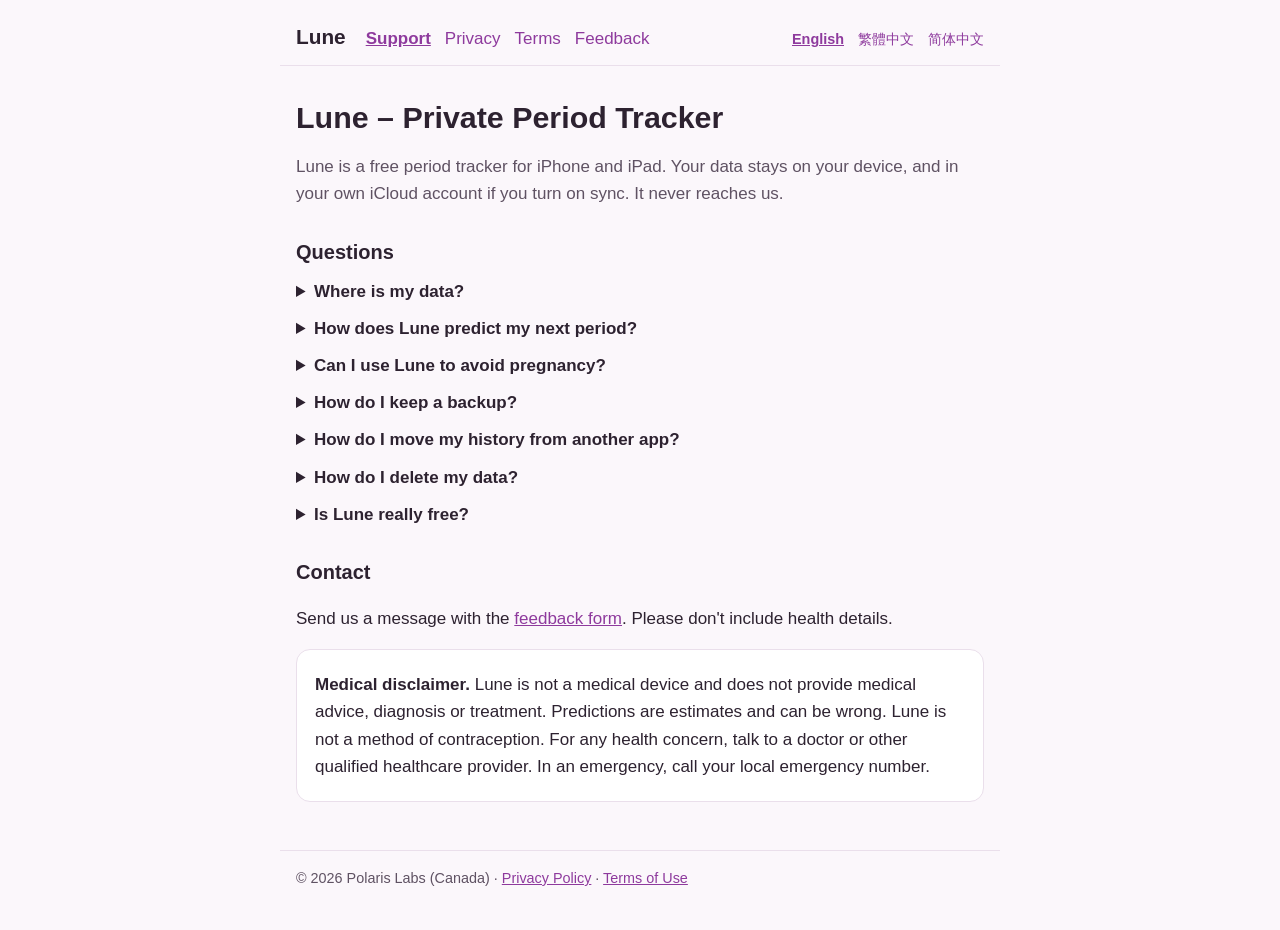
==== index.html @ 9c9223b4 "Lune support site: English pages, styles, feedback form holder, checks Co-Authored-By: Claude Sonnet" ====
<!DOCTYPE html>
<html lang="en">
<head>
  <meta charset="utf-8" />
  <meta name="viewport" content="width=device-width, initial-scale=1" />
  <meta http-equiv="Content-Security-Policy" content="default-src 'none'; style-src 'self'; img-src 'self'; base-uri 'none'; form-action 'none'" />
  <meta name="referrer" content="no-referrer" />
  <meta name="description" content="Help for Lune, the private period tracker for iPhone and iPad by Polaris Labs." />
  <title>Lune – Support</title>
  <link rel="stylesheet" href="styles.css" />
</head>
<body>
  <header class="site-header">
    <a class="brand" href="./">Lune</a>
    <nav aria-label="Main">
      <a href="./" aria-current="page">Support</a>
      <a href="privacy/">Privacy</a>
      <a href="terms/">Terms</a>
      <a href="feedback/">Feedback</a>
    </nav>
    <nav class="languages" aria-label="Language">
      <a href="./" lang="en" hreflang="en" aria-current="true">English</a>
      <a href="zh-hant/" lang="zh-Hant" hreflang="zh-Hant">繁體中文</a>
      <a href="zh-hans/" lang="zh-Hans" hreflang="zh-Hans">简体中文</a>
    </nav>
  </header>
  <main>
    <h1>Lune – Private Period Tracker</h1>
    <p class="lead">Lune is a free period tracker for iPhone and iPad. Your data stays on your device, and in your own iCloud account if you turn on sync. It never reaches us.</p>

    <h2>Questions</h2>
    <details>
      <summary>Where is my data?</summary>
      <p>On your device. If you turn on iCloud sync, it's also in your own iCloud account, end-to-end encrypted so that only your devices can read it. Polaris Labs runs no servers and never receives your data. See the <a href="privacy/">Privacy Policy</a>.</p>
    </details>
    <details>
      <summary>How does Lune predict my next period?</summary>
      <p>Lune uses the median of your recent cycles and shows a likely range, not a single day, so a few very long cycles don't skew the estimate. In the app, open Settings → How predictions work.</p>
    </details>
    <details>
      <summary>Can I use Lune to avoid pregnancy?</summary>
      <p>No. Lune is not a method of contraception. Pregnancy is possible on any day of your cycle, and no day in Lune is a safe day. To prevent pregnancy, use a reliable method of contraception every time.</p>
    </details>
    <details>
      <summary>How do I keep a backup?</summary>
      <p>Turn on iCloud sync in Settings, or export a CSV file in Settings → Import &amp; export and keep it somewhere you trust. We can't recover your data for you: we never have a copy.</p>
    </details>
    <details>
      <summary>How do I move my history from another app?</summary>
      <p>Settings → Import &amp; export → Import a CSV file. You choose the date and flow columns and see what will be added before anything is saved. You can also import from Apple Health in Settings → Apple Health.</p>
    </details>
    <details>
      <summary>How do I delete my data?</summary>
      <p>Settings → Erase data. "This device" deletes everything Lune stores on this device; "Everywhere" also deletes your Lune data in iCloud and what Lune saved to Apple Health.</p>
    </details>
    <details>
      <summary>Is Lune really free?</summary>
      <p>Yes. No ads, no tracking, no subscriptions, and nothing is locked. If you'd like to support Lune, you can buy us a coffee in Settings. It doesn't unlock anything.</p>
    </details>

    <h2>Contact</h2>
    <p>Send us a message with the <a href="feedback/">feedback form</a>. Please don't include health details.</p>

    <div class="card">
      <p><strong>Medical disclaimer.</strong> Lune is not a medical device and does not provide medical advice, diagnosis or treatment. Predictions are estimates and can be wrong. Lune is not a method of contraception. For any health concern, talk to a doctor or other qualified healthcare provider. In an emergency, call your local emergency number.</p>
    </div>
  </main>
  <footer class="site-footer">© 2026 Polaris Labs (Canada) · <a href="privacy/">Privacy Policy</a> · <a href="terms/">Terms of Use</a></footer>
</body>
</html>
---- styles.css ----
/* Lune support site. System fonts only: no web fonts, no external requests. */
:root {
  --surface: #fbf7fb;
  --raised: #ffffff;
  --text: #2d2230;
  --text-secondary: #5f5263;
  --accent: #8e3a9d;
  --border: #eadfeb;
  --notice: #fff6e0;
  --notice-border: #e9c46a;
  color-scheme: light dark;
}

@media (prefers-color-scheme: dark) {
  :root {
    --surface: #17121a;
    --raised: #221b26;
    --text: #f3ecf5;
    --text-secondary: #bfb2c4;
    --accent: #d596e2;
    --border: #3a2f3f;
    --notice: #3a3020;
    --notice-border: #a8883a;
  }
}

* { box-sizing: border-box; }

body {
  margin: 0;
  background: var(--surface);
  color: var(--text);
  font: 17px/1.6 -apple-system, BlinkMacSystemFont, "Segoe UI", "PingFang TC", "PingFang SC",
    "Hiragino Sans", "Noto Sans CJK TC", "Noto Sans CJK SC", "Microsoft JhengHei", "Microsoft YaHei", sans-serif;
  -webkit-text-size-adjust: 100%;
}

a { color: var(--accent); }

.site-header, main, .site-footer {
  max-width: 720px;
  margin: 0 auto;
  padding: 0 16px;
}

.site-header {
  display: flex;
  flex-wrap: wrap;
  align-items: baseline;
  gap: 8px 20px;
  padding-top: 20px;
  padding-bottom: 12px;
  border-bottom: 1px solid var(--border);
}

.brand {
  font-weight: 700;
  font-size: 1.3rem;
  color: var(--text);
  text-decoration: none;
}

.site-header nav { display: flex; flex-wrap: wrap; gap: 4px 14px; }
.site-header nav a { text-decoration: none; }
.site-header nav a[aria-current] { font-weight: 600; text-decoration: underline; }
.languages { margin-left: auto; font-size: 0.9rem; }

main { padding-top: 8px; padding-bottom: 32px; }
h1 { font-size: 1.9rem; line-height: 1.25; margin: 24px 0 8px; }
h2 { font-size: 1.25rem; margin: 28px 0 8px; }
.updated, .lead { color: var(--text-secondary); }

.card {
  background: var(--raised);
  border: 1px solid var(--border);
  border-radius: 14px;
  padding: 4px 18px;
  margin: 16px 0;
}

.draft-notice, .no-health-details, .form-pending {
  background: var(--notice);
  border: 1px solid var(--notice-border);
  border-radius: 12px;
  padding: 12px 16px;
  margin: 16px 0;
}

details { margin: 10px 0; }
summary { cursor: pointer; font-weight: 600; }

#feedback-form iframe { display: block; width: 100%; border: 0; min-height: 520px; }

.site-footer {
  padding-top: 16px;
  padding-bottom: 40px;
  border-top: 1px solid var(--border);
  color: var(--text-secondary);
  font-size: 0.9rem;
}
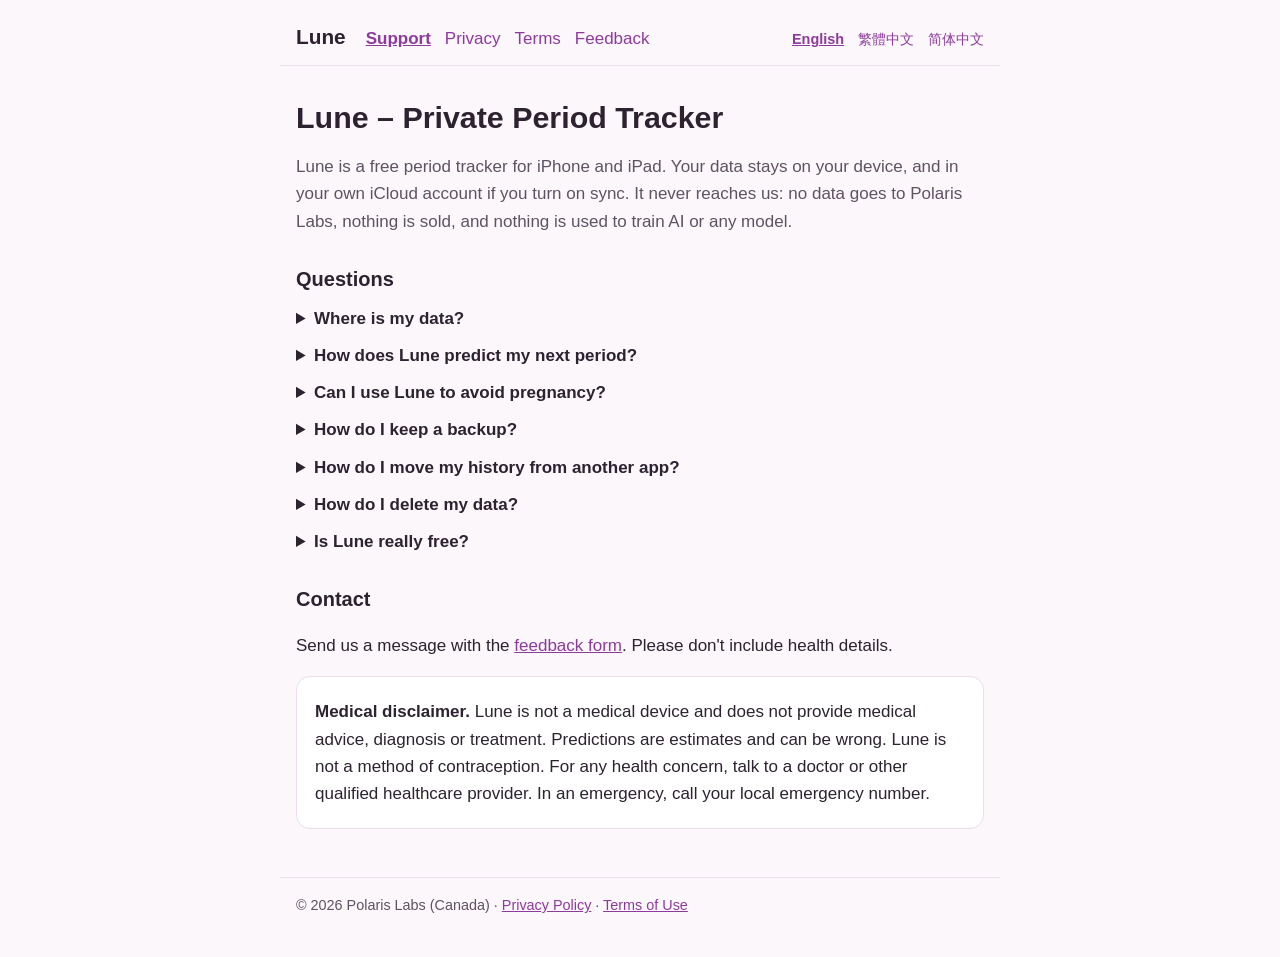
==== commit ccca8f70: "docs: state plainly that no data reaches Polaris Labs, nothing is sold, and nothing trains AI Co-Aut" ====
--- a/index.html
+++ b/index.html
@@ -26,7 +26,7 @@
   </header>
   <main>
     <h1>Lune – Private Period Tracker</h1>
-    <p class="lead">Lune is a free period tracker for iPhone and iPad. Your data stays on your device, and in your own iCloud account if you turn on sync. It never reaches us.</p>
+    <p class="lead">Lune is a free period tracker for iPhone and iPad. Your data stays on your device, and in your own iCloud account if you turn on sync. It never reaches us: no data goes to Polaris Labs, nothing is sold, and nothing is used to train AI or any model.</p>
 
     <h2>Questions</h2>
     <details>
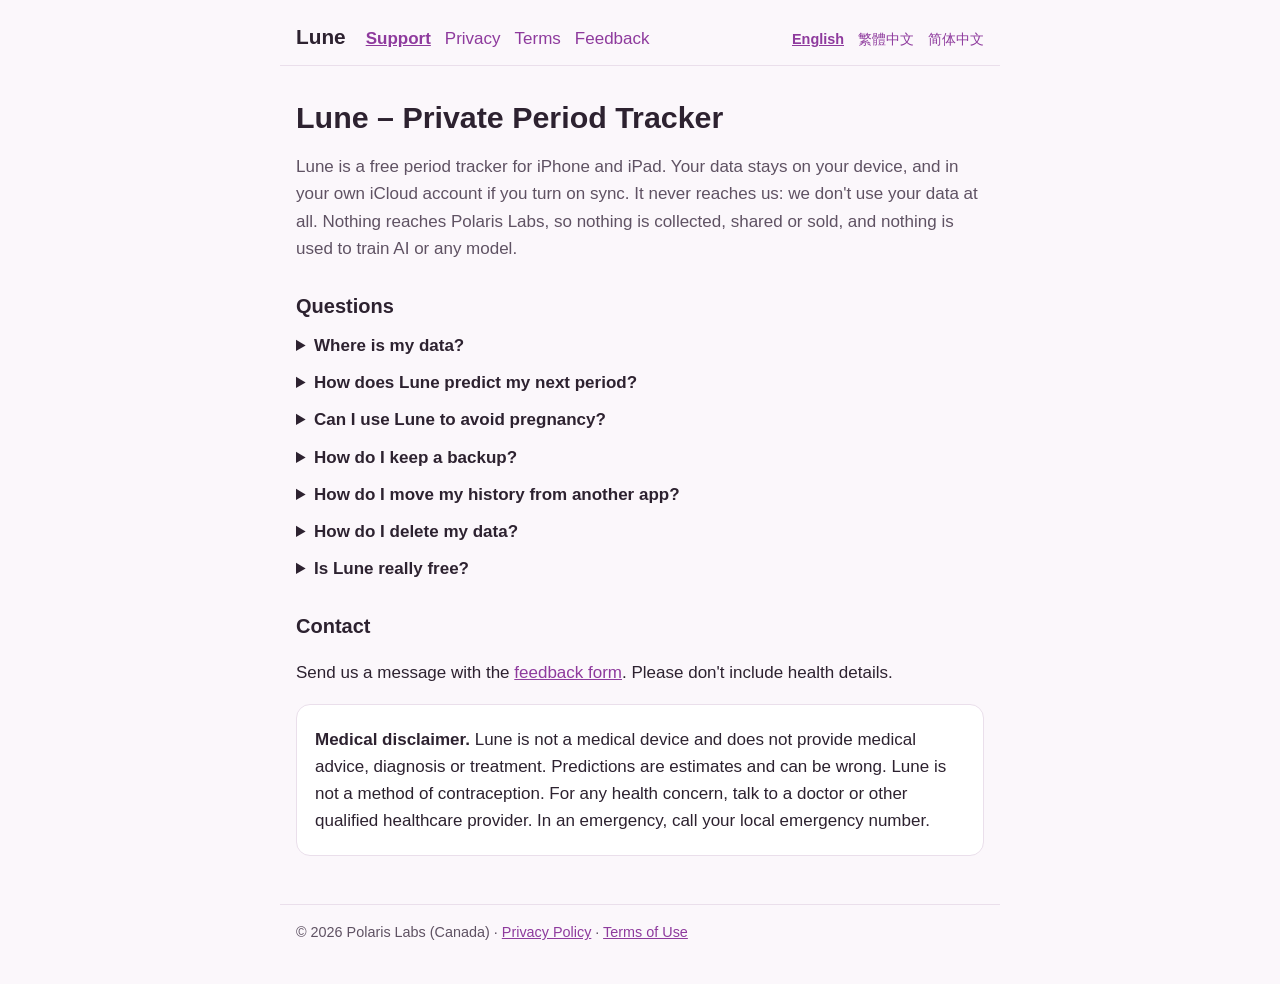
==== commit 788bae09: "docs: lead with 'we don't use your data at all'; AI training as one example Co-Authored-By: Claude S" ====
--- a/index.html
+++ b/index.html
@@ -26,7 +26,7 @@
   </header>
   <main>
     <h1>Lune – Private Period Tracker</h1>
-    <p class="lead">Lune is a free period tracker for iPhone and iPad. Your data stays on your device, and in your own iCloud account if you turn on sync. It never reaches us: no data goes to Polaris Labs, nothing is sold, and nothing is used to train AI or any model.</p>
+    <p class="lead">Lune is a free period tracker for iPhone and iPad. Your data stays on your device, and in your own iCloud account if you turn on sync. It never reaches us: we don't use your data at all. Nothing reaches Polaris Labs, so nothing is collected, shared or sold, and nothing is used to train AI or any model.</p>
 
     <h2>Questions</h2>
     <details>
